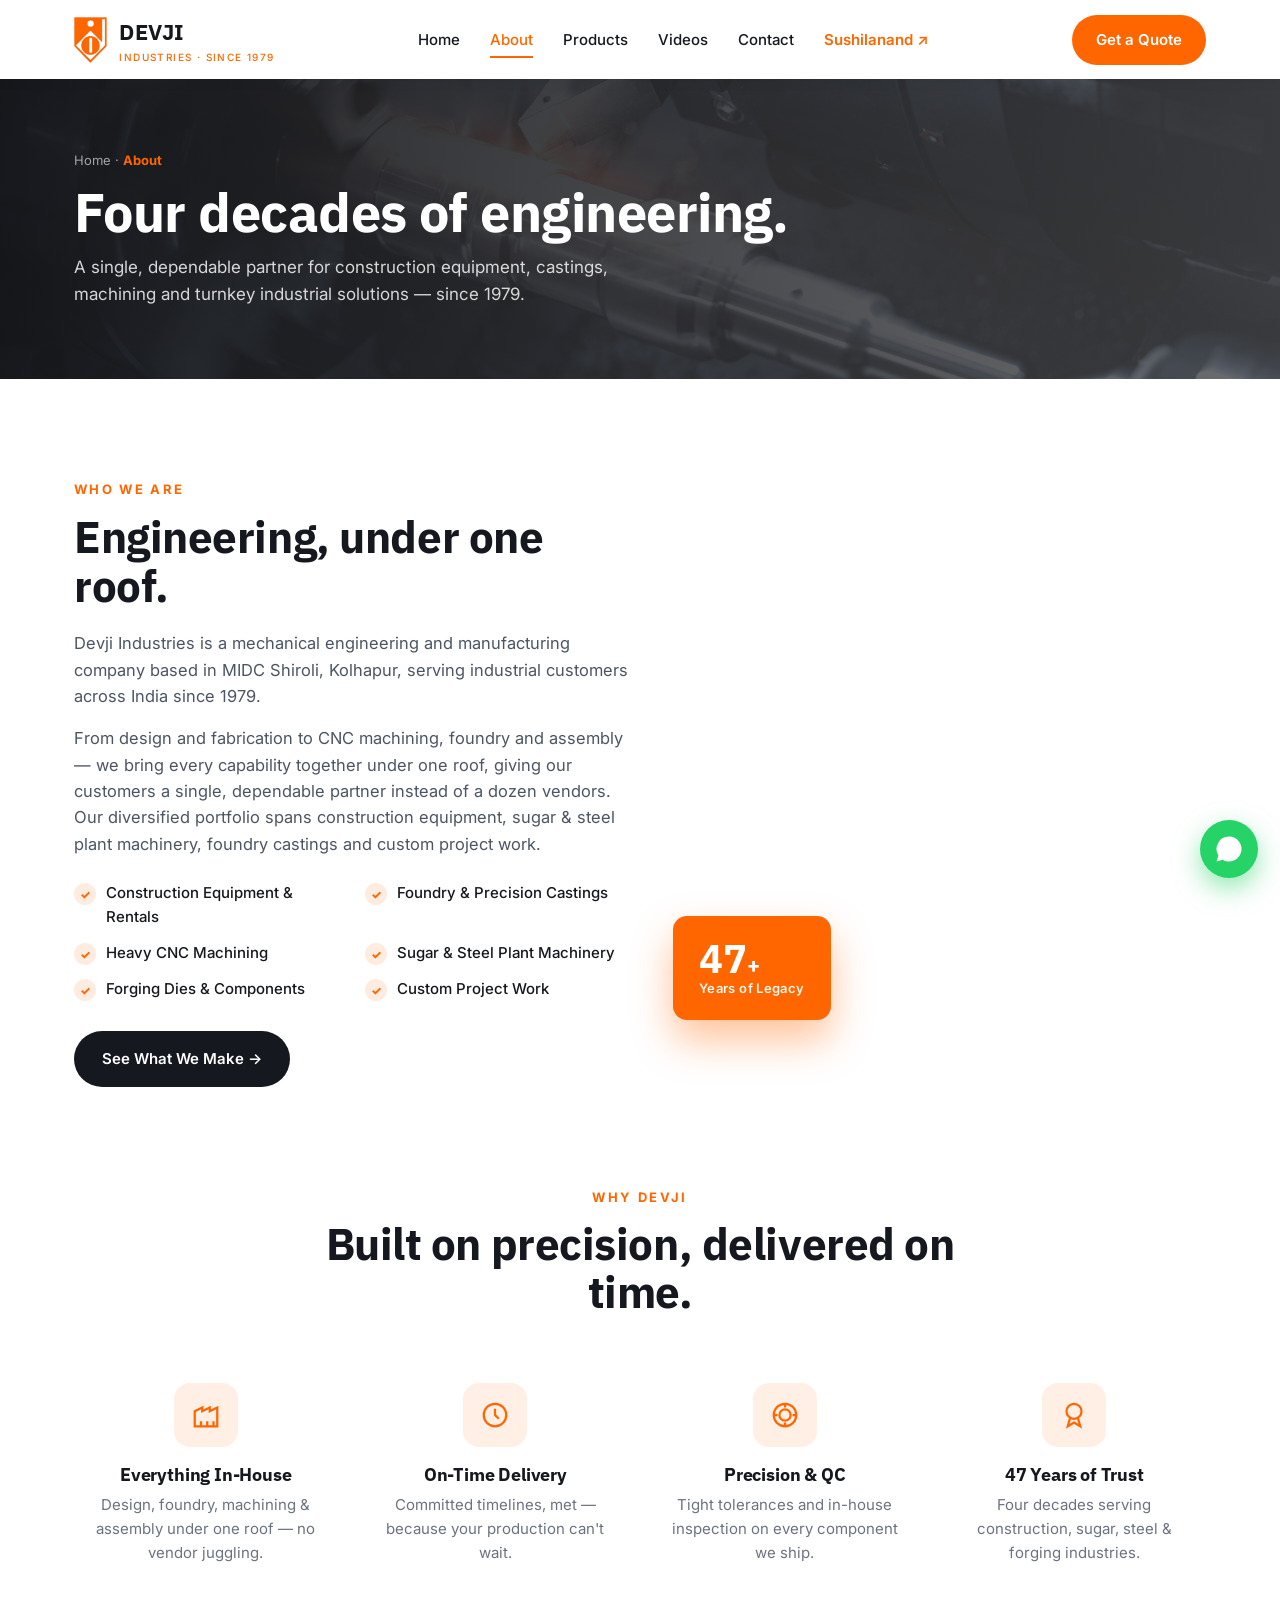
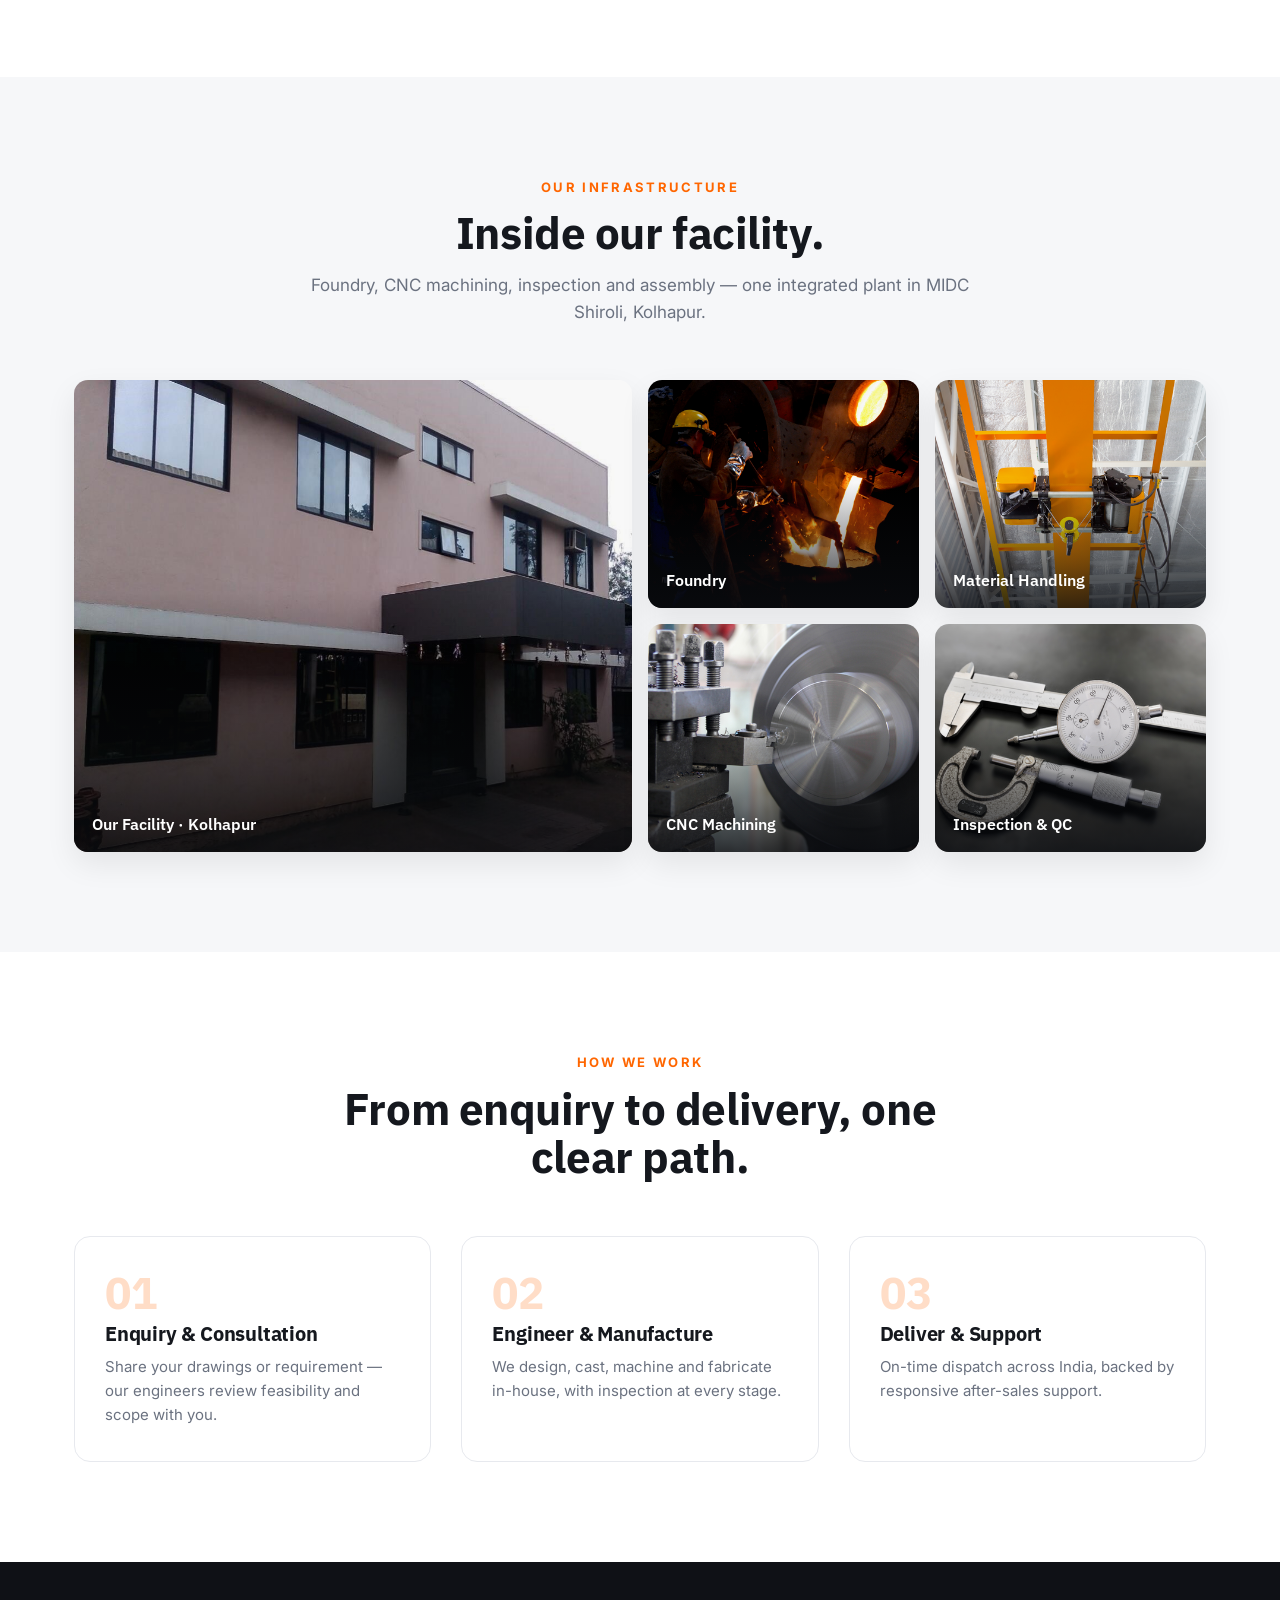
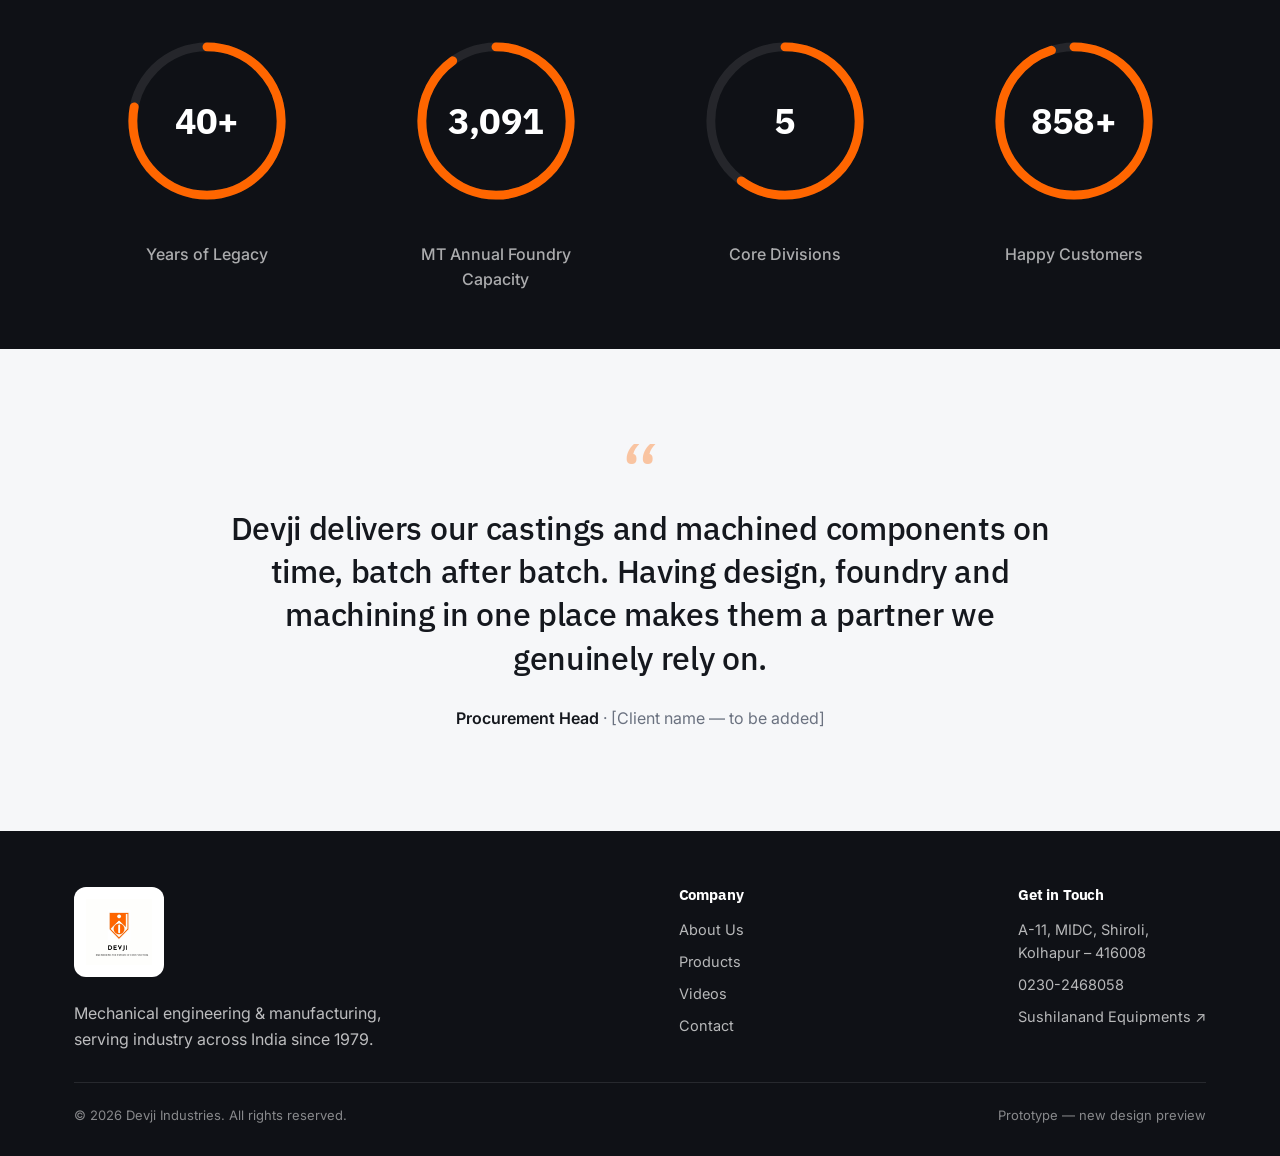
==== about.html @ efd74580 "Devji Industries + Sushilanand Equipments — multi-page website prototype" ====
<!doctype html>
<html lang="en">
<head>
<meta charset="utf-8">
<meta name="viewport" content="width=device-width, initial-scale=1">
<title>About — Devji Industries</title>
<link rel="icon" href="assets/devji-shield.png">
<link rel="preconnect" href="https://fonts.googleapis.com"><link rel="preconnect" href="https://fonts.gstatic.com" crossorigin>
<link href="https://fonts.googleapis.com/css2?family=Inter:wght@400;500;600;700&family=IBM+Plex+Sans:wght@500;600;700&display=swap" rel="stylesheet">
<link rel="stylesheet" href="assets/style.css">
</head>
<body>

<header id="hdr">
  <div class="wrap nav">
    <a class="brand" href="index.html"><img class="mark-img" src="assets/devji-shield.png" alt="Devji"><span>DEVJI<small>Industries · Since 1979</small></span></a>
    <nav class="links"><a href="index.html">Home</a><a href="about.html" class="current">About</a><a href="products.html">Products</a><a href="videos.html">Videos</a><a href="contact.html">Contact</a><a href="sushilanand.html" class="accent">Sushilanand ↗</a></nav>
    <a class="btn btn-primary" href="contact.html">Get a Quote</a>
    <button class="hamb" id="hamb" aria-label="Menu"><span></span><span></span><span></span></button>
  </div>
</header>
<div class="mobile-nav" id="mnav"><a href="index.html">Home</a><a href="about.html">About</a><a href="products.html">Products</a><a href="videos.html">Videos</a><a href="contact.html">Contact</a><a href="sushilanand.html">Sushilanand Equipments ↗</a><a class="btn btn-primary" href="contact.html">Get a Quote</a></div>

<section class="page-hero"><div class="pbg" style="background-image:url('assets/hero-cnc.png')"></div>
  <div class="wrap"><div class="crumb">Home · <b>About</b></div><h1>Four decades of engineering.</h1><p>A single, dependable partner for construction equipment, castings, machining and turnkey industrial solutions — since 1979.</p></div>
</section>

<!-- ABOUT -->
<section class="pad" id="about">
  <div class="wrap about">
    <div>
      <div class="eyebrow reveal">Who We Are</div>
      <h2 class="reveal d1">Engineering, under one roof.</h2>
      <p class="reveal d1">Devji Industries is a mechanical engineering and manufacturing company based in MIDC Shiroli, Kolhapur, serving industrial customers across India since 1979.</p>
      <p class="reveal d2">From design and fabrication to CNC machining, foundry and assembly — we bring every capability together under one roof, giving our customers a single, dependable partner instead of a dozen vendors. Our diversified portfolio spans construction equipment, sugar &amp; steel plant machinery, foundry castings and custom project work.</p>
      <ul class="checks reveal d2">
        <li><span class="tick">✓</span> Construction Equipment &amp; Rentals</li>
        <li><span class="tick">✓</span> Foundry &amp; Precision Castings</li>
        <li><span class="tick">✓</span> Heavy CNC Machining</li>
        <li><span class="tick">✓</span> Sugar &amp; Steel Plant Machinery</li>
        <li><span class="tick">✓</span> Forging Dies &amp; Components</li>
        <li><span class="tick">✓</span> Custom Project Work</li>
      </ul>
      <a class="btn btn-dark reveal d3" href="products.html">See What We Make →</a>
    </div>
    <div class="about-visual reveal d2">
      <div class="about-frame clip"><img src="assets/facility.jpg" alt="Devji Industries facility"></div>
      <div class="float-card"><div class="num">47<span style="font-size:22px">+</span></div><div class="lbl">Years of Legacy</div></div>
    </div>
  </div>
</section>

<!-- WHY -->
<section class="pad" style="padding-top:0">
  <div class="wrap">
    <div class="sec-head"><div class="eyebrow reveal">Why Devji</div><h2 class="reveal d1">Built on precision, delivered on time.</h2></div>
    <div class="why">
      <div class="why-item reveal"><div class="why-ic"><svg viewBox="0 0 24 24"><path d="M3 21V9l6-3v3l6-3v3l6-3v15z"/><path d="M8 21v-4M13 21v-4M18 21v-4"/></svg></div><h4>Everything In-House</h4><p>Design, foundry, machining &amp; assembly under one roof — no vendor juggling.</p></div>
      <div class="why-item reveal d1"><div class="why-ic"><svg viewBox="0 0 24 24"><circle cx="12" cy="12" r="9"/><path d="M12 7v5l3 3"/></svg></div><h4>On-Time Delivery</h4><p>Committed timelines, met — because your production can't wait.</p></div>
      <div class="why-item reveal d2"><div class="why-ic"><svg viewBox="0 0 24 24"><circle cx="12" cy="12" r="9"/><circle cx="12" cy="12" r="4.5"/><path d="M12 3v3M12 18v3M3 12h3M18 12h3"/></svg></div><h4>Precision &amp; QC</h4><p>Tight tolerances and in-house inspection on every component we ship.</p></div>
      <div class="why-item reveal d3"><div class="why-ic"><svg viewBox="0 0 24 24"><circle cx="12" cy="9" r="6"/><path d="M9 14l-2 7 5-3 5 3-2-7"/></svg></div><h4>47 Years of Trust</h4><p>Four decades serving construction, sugar, steel &amp; forging industries.</p></div>
    </div>
  </div>
</section>

<!-- INFRASTRUCTURE -->
<section class="pad caps-sec">
  <div class="wrap">
    <div class="sec-head"><div class="eyebrow reveal">Our Infrastructure</div><h2 class="reveal d1">Inside our facility.</h2><p class="reveal d2">Foundry, CNC machining, inspection and assembly — one integrated plant in MIDC Shiroli, Kolhapur.</p></div>
    <div class="bento reveal d1">
      <div class="bt big"><img src="assets/facility.jpg" alt="Devji facility"><span>Our Facility · Kolhapur</span></div>
      <div class="bt"><img src="assets/infra-foundry.png" alt="Foundry"><span>Foundry</span></div>
      <div class="bt"><img src="assets/infra-crane.png" alt="Material handling"><span>Material Handling</span></div>
      <div class="bt"><img src="assets/infra-lathe.png" alt="Machining"><span>CNC Machining</span></div>
      <div class="bt"><img src="assets/infra-inspection.png" alt="Inspection"><span>Inspection &amp; QC</span></div>
    </div>
  </div>
</section>

<!-- HOW WE WORK -->
<section class="pad">
  <div class="wrap">
    <div class="sec-head"><div class="eyebrow reveal">How We Work</div><h2 class="reveal d1">From enquiry to delivery, one clear path.</h2></div>
    <div class="steps">
      <div class="step reveal"><div class="no">01</div><h4>Enquiry &amp; Consultation</h4><p>Share your drawings or requirement — our engineers review feasibility and scope with you.</p></div>
      <div class="step reveal d1"><div class="no">02</div><h4>Engineer &amp; Manufacture</h4><p>We design, cast, machine and fabricate in-house, with inspection at every stage.</p></div>
      <div class="step reveal d2"><div class="no">03</div><h4>Deliver &amp; Support</h4><p>On-time dispatch across India, backed by responsive after-sales support.</p></div>
    </div>
  </div>
</section>

<!-- STATS -->
<div class="stats">
  <div class="wrap">
    <div class="gauge reveal"><div class="ring"><svg viewBox="0 0 150 150" width="206" height="206"><circle class="track" cx="75" cy="75" r="54"/><circle class="prog" cx="75" cy="75" r="54" data-pct=".78"/></svg><div class="val" data-count="47" data-suffix="+">0</div></div><div class="lbl">Years of Legacy</div></div>
    <div class="gauge reveal d1"><div class="ring"><svg viewBox="0 0 150 150" width="206" height="206"><circle class="track" cx="75" cy="75" r="54"/><circle class="prog" cx="75" cy="75" r="54" data-pct=".9"/></svg><div class="val" data-count="3600">0</div></div><div class="lbl">MT Annual Foundry Capacity</div></div>
    <div class="gauge reveal d2"><div class="ring"><svg viewBox="0 0 150 150" width="206" height="206"><circle class="track" cx="75" cy="75" r="54"/><circle class="prog" cx="75" cy="75" r="54" data-pct=".6"/></svg><div class="val" data-count="6">0</div></div><div class="lbl">Core Divisions</div></div>
    <div class="gauge reveal d3"><div class="ring"><svg viewBox="0 0 150 150" width="206" height="206"><circle class="track" cx="75" cy="75" r="54"/><circle class="prog" cx="75" cy="75" r="54" data-pct=".95"/></svg><div class="val" data-count="1000" data-suffix="+">0</div></div><div class="lbl">Happy Customers</div></div>
  </div>
</div>

<!-- TESTIMONIAL -->
<section class="pad testi">
  <div class="wrap"><div class="card reveal">
    <div class="qmark">&ldquo;</div>
    <blockquote>Devji delivers our castings and machined components on time, batch after batch. Having design, foundry and machining in one place makes them a partner we genuinely rely on.</blockquote>
    <div class="who">Procurement Head <span>· [Client name — to be added]</span></div>
  </div></div>
</section>

<footer><div class="wrap">
  <div class="foot-top">
    <div class="foot-brand"><span class="foot-logo"><img src="assets/devji-logo.png" alt="Devji Industries"></span><p>Mechanical engineering &amp; manufacturing, serving industry across India since 1979.</p></div>
    <div class="foot-col"><h4>Company</h4><a href="about.html">About Us</a><a href="products.html">Products</a><a href="videos.html">Videos</a><a href="contact.html">Contact</a></div>
    <div class="foot-col"><h4>Get in Touch</h4><p>A-11, MIDC, Shiroli,<br>Kolhapur – 416008</p><a href="tel:02302468058">0230-2468058</a><a href="sushilanand.html">Sushilanand Equipments ↗</a></div>
  </div>
  <div class="foot-bottom"><span>© 2026 Devji Industries. All rights reserved.</span><span>Prototype — new design preview</span></div>
</div></footer>

<a class="wa-float" href="https://wa.me/919890824779" target="_blank" rel="noopener" aria-label="WhatsApp"><svg viewBox="0 0 24 24"><path d="M17.5 14.4c-.3-.2-1.7-.9-2-1-.3-.1-.5-.2-.7.1l-.9 1.1c-.2.2-.3.2-.6.1a8 8 0 0 1-2.4-1.5 9 9 0 0 1-1.6-2c-.2-.3 0-.5.1-.6l.5-.6c.1-.2.2-.3.3-.5s0-.4 0-.5l-.9-2.2c-.2-.6-.5-.5-.7-.5H6.7c-.2 0-.5.1-.7.3a3 3 0 0 0-1 2.4A5.5 5.5 0 0 0 6.2 12a12 12 0 0 0 4.6 4c.6.3 1.1.4 1.5.6.6.2 1.2.2 1.6.1.5-.1 1.7-.7 1.9-1.4.2-.6.2-1.2.2-1.3l-.5-.6zM12 2a10 10 0 0 0-8.5 15.2L2 22l4.9-1.4A10 10 0 1 0 12 2z"/></svg></a>
<script src="assets/app.js"></script>
</body>
</html>
---- assets/style.css ----
/* ===== Devji / shared styles ===== */
@view-transition { navigation: auto; }
::view-transition-old(root){animation:vtOut .28s ease both}
::view-transition-new(root){animation:vtIn .34s ease both}
@keyframes vtOut{to{opacity:0;transform:translateY(-8px)}}
@keyframes vtIn{from{opacity:0;transform:translateY(12px)}to{opacity:1;transform:none}}

:root{
  --orange:#FF6600; --orange-dark:#e25200; --ink:#15181e; --ink-2:#232833;
  --grey:#6b7280; --line:#e7e9ee; --bg:#ffffff; --bg-soft:#f6f7f9; --wa:#25D366;
  --radius:16px; --maxw:1180px; --display:'IBM Plex Sans',system-ui,sans-serif;
}
*{box-sizing:border-box;margin:0;padding:0}
html{scroll-behavior:smooth}
body{font-family:'Inter',system-ui,Arial,sans-serif;color:var(--ink);background:var(--bg);line-height:1.6;-webkit-font-smoothing:antialiased;overflow-x:hidden}
h1,h2,h3,h4,.display{font-family:var(--display);line-height:1.1;letter-spacing:-.01em}
a{text-decoration:none;color:inherit}
img{max-width:100%}
.wrap{max-width:var(--maxw);margin:0 auto;padding:0 24px}
.eyebrow{font-weight:700;font-size:13px;letter-spacing:.18em;text-transform:uppercase;color:var(--orange)}
.btn{display:inline-flex;align-items:center;gap:8px;font-weight:600;font-size:15px;padding:14px 26px;border-radius:999px;transition:.25s ease;cursor:pointer;border:2px solid transparent}
.btn-primary{background:var(--orange);color:#fff}
.btn-primary:hover{background:var(--orange-dark);transform:translateY(-2px);box-shadow:0 10px 24px rgba(255,102,0,.35)}
.btn-ghost{background:transparent;color:#fff;border-color:rgba(255,255,255,.5)}
.btn-ghost:hover{background:#fff;color:var(--ink);transform:translateY(-2px)}
.btn-dark{background:var(--ink);color:#fff}
.btn-dark:hover{background:var(--ink-2);transform:translateY(-2px)}
.btn-wa{background:var(--wa);color:#fff}
.btn-wa:hover{filter:brightness(1.06);transform:translateY(-2px);box-shadow:0 10px 24px rgba(37,211,102,.4)}
.sec-head{text-align:center;max-width:680px;margin:0 auto 54px}
.sec-head h2{font-size:clamp(28px,4vw,44px);font-weight:700;margin:12px 0 14px}
.sec-head p{color:var(--grey);font-size:17px}
section.pad{padding:100px 0}

/* HEADER */
header{position:fixed;top:0;left:0;right:0;z-index:60;transition:.3s ease;background:#fff;box-shadow:0 2px 14px rgba(0,0,0,.05);padding:14px 0}
header.scrolled{box-shadow:0 6px 24px rgba(0,0,0,.09);padding:9px 0}
.nav{display:flex;align-items:center;justify-content:space-between}
.brand{display:flex;align-items:center;gap:12px;font-family:var(--display);font-weight:700;font-size:22px;letter-spacing:.02em;color:var(--ink)}
.brand .mark-img{height:46px;width:auto;display:block;flex:0 0 auto;transition:.3s}
header.scrolled .brand .mark-img{height:40px}
.brand small{display:block;font-family:'Inter';font-weight:500;font-size:10px;letter-spacing:.14em;color:var(--orange);text-transform:uppercase}
nav.links{display:flex;align-items:center;gap:30px}
nav.links a{font-weight:500;font-size:15px;color:var(--ink);transition:.2s;position:relative}
nav.links a::after{content:"";position:absolute;left:0;bottom:-6px;width:0;height:2px;background:var(--orange);transition:.25s}
nav.links a:hover{color:var(--orange)} nav.links a:hover::after{width:100%}
nav.links a.current{color:var(--orange)} nav.links a.current::after{width:100%}
nav.links a.accent{color:var(--orange);font-weight:600}
.nav .btn{padding:11px 22px}
.hamb{display:none;flex-direction:column;gap:5px;background:none;border:0;cursor:pointer;padding:6px}
.hamb span{width:26px;height:2.5px;background:var(--ink);border-radius:2px;transition:.3s}
.mobile-nav{position:fixed;inset:0;background:#fff;z-index:55;transform:translateX(100%);transition:.35s ease;display:flex;flex-direction:column;justify-content:center;gap:8px;padding:40px}
.mobile-nav.open{transform:none}
.mobile-nav a{font-family:var(--display);font-weight:600;font-size:26px;padding:14px 0;border-bottom:1px solid var(--line)}
.mobile-nav .btn{margin-top:20px;justify-content:center}
@media(max-width:860px){nav.links,.nav>.btn{display:none} .hamb{display:flex}}

/* HERO (home) */
.hero{position:relative;min-height:100vh;display:flex;align-items:center;overflow:hidden;color:#fff}
.hero-parallax{position:absolute;inset:-12% 0;will-change:transform}
.hero-bg{width:100%;height:100%;background:url('hero-cnc.png') center/cover no-repeat;transform:scale(1.06);animation:kenburns 24s ease-in-out infinite alternate}
@keyframes kenburns{to{transform:scale(1.18)}}
.hero-overlay{position:absolute;inset:0;background:linear-gradient(105deg,rgba(10,12,16,.93) 0%,rgba(10,12,16,.72) 42%,rgba(10,12,16,.32) 100%)}
.hero .wrap{position:relative;z-index:2;padding-top:90px;padding-bottom:60px}
.hero-inner{max-width:780px}
.hero h1{font-size:clamp(38px,6vw,66px);font-weight:700;margin:18px 0 20px}
.rot{display:inline-block;color:var(--orange)}
.rot span{display:inline-block;transition:opacity .4s ease,transform .4s ease}
.rot span.out{opacity:0;transform:translateY(-14px)}
.hero p.lead{font-size:clamp(16px,2vw,20px);color:rgba(255,255,255,.85);max-width:600px;margin-bottom:34px}
.hero-cta{display:flex;gap:14px;flex-wrap:wrap}
.hero-scroll{position:absolute;bottom:24px;left:50%;transform:translateX(-50%);z-index:2;color:rgba(255,255,255,.7);font-size:12px;letter-spacing:.2em;text-transform:uppercase;display:flex;flex-direction:column;align-items:center;gap:8px}
.hero-scroll i{width:1px;height:34px;background:linear-gradient(rgba(255,255,255,.7),transparent);animation:pulse 1.8s infinite}
@keyframes pulse{0%,100%{opacity:.3}50%{opacity:1}}

/* PAGE HERO (interior pages) */
.page-hero{position:relative;padding:150px 0 70px;color:#fff;overflow:hidden}
.page-hero .pbg{position:absolute;inset:0;background-size:cover;background-position:center;transform:scale(1.05)}
.page-hero::after{content:"";position:absolute;inset:0;background:linear-gradient(100deg,rgba(10,12,16,.92),rgba(10,12,16,.6))}
.page-hero .wrap{position:relative;z-index:2}
.page-hero h1{font-size:clamp(34px,5vw,54px);font-weight:700;margin:12px 0 12px}
.page-hero p{color:rgba(255,255,255,.82);max-width:620px;font-size:17px}
.crumb{font-size:13px;color:rgba(255,255,255,.6);margin-bottom:6px}.crumb b{color:var(--orange)}

/* TRUST */
.trust{background:var(--ink);color:#fff}
.trust .wrap{display:flex;flex-wrap:wrap;justify-content:space-between;gap:18px;padding:22px 24px}
.trust .item{display:flex;align-items:center;gap:10px;font-weight:500;font-size:15px;color:rgba(255,255,255,.9)}
.trust .item b{color:var(--orange);font-family:var(--display);font-weight:700}
.trust .dot{width:7px;height:7px;border-radius:50%;background:var(--orange)}

/* ABOUT */
.about{display:grid;grid-template-columns:1.05fr .95fr;gap:60px;align-items:center}
@media(max-width:900px){.about{grid-template-columns:1fr;gap:40px}}
.about h2{font-size:clamp(28px,4vw,44px);font-weight:700;margin:14px 0 20px}
.about p{color:#4b5563;margin-bottom:16px;font-size:16.5px}
.checks{list-style:none;margin:24px 0 30px;display:grid;grid-template-columns:1fr 1fr;gap:12px 20px}
@media(max-width:520px){.checks{grid-template-columns:1fr}}
.checks li{display:flex;align-items:flex-start;gap:10px;font-weight:500;font-size:15px}
.checks .tick{flex:0 0 22px;width:22px;height:22px;border-radius:50%;background:rgba(255,102,0,.12);color:var(--orange);display:grid;place-items:center;font-size:12px;font-weight:800;margin-top:2px}
.about-visual{position:relative}
.about-frame{border-radius:var(--radius);overflow:hidden;box-shadow:0 30px 60px rgba(0,0,0,.15)}
.about-frame img{width:100%;height:100%;max-height:520px;object-fit:cover;display:block}
.float-card{position:absolute;left:-24px;bottom:-24px;background:var(--orange);color:#fff;border-radius:14px;padding:22px 26px;box-shadow:0 20px 40px rgba(255,102,0,.4)}
.float-card .num{font-family:var(--display);font-weight:700;font-size:40px;line-height:1}
.float-card .lbl{font-size:13px;font-weight:600;letter-spacing:.03em;opacity:.95}
@media(max-width:900px){.float-card{left:16px;bottom:-20px}}
.clip{clip-path:inset(0 100% 0 0);transition:clip-path 1s cubic-bezier(.7,0,.2,1)}
.clip.in{clip-path:inset(0 0 0 0)}

/* WHY */
.why{display:grid;grid-template-columns:repeat(4,1fr);gap:26px}
@media(max-width:860px){.why{grid-template-columns:1fr 1fr}}
@media(max-width:520px){.why{grid-template-columns:1fr}}
.why-item{text-align:center;padding:12px}
.why-ic{width:64px;height:64px;margin:0 auto 18px;border-radius:16px;background:rgba(255,102,0,.1);display:grid;place-items:center;color:var(--orange)}
.why-ic svg{width:30px;height:30px;stroke:currentColor;fill:none;stroke-width:1.8}
.why-item h4{font-size:18px;font-weight:700;margin-bottom:8px}
.why-item p{color:var(--grey);font-size:15px}

/* CAPABILITIES */
.caps-sec{background:var(--bg-soft)}
.caps{display:grid;grid-template-columns:repeat(3,1fr);gap:24px}
@media(max-width:900px){.caps{grid-template-columns:1fr 1fr}}
@media(max-width:600px){.caps{grid-template-columns:1fr}}
.cap{position:relative;height:330px;border-radius:var(--radius);overflow:hidden;cursor:pointer;box-shadow:0 12px 30px rgba(0,0,0,.08)}
.cap img{position:absolute;inset:0;width:100%;height:100%;object-fit:cover;filter:brightness(.94) contrast(1.05) saturate(1.05);transition:transform .7s cubic-bezier(.2,.6,.2,1)}
.cap:hover img{transform:scale(1.09)}
.cap::after{content:"";position:absolute;inset:0;background:linear-gradient(transparent 32%,rgba(10,12,16,.92));transition:.4s}
.cap-body{position:absolute;left:24px;right:24px;bottom:24px;z-index:2;color:#fff}
.cap-bar{width:38px;height:3px;background:var(--orange);border-radius:2px;margin-bottom:14px;transition:width .4s}
.cap:hover .cap-bar{width:64px}
.cap-body h3{font-size:21px;font-weight:700}
.cap-desc{max-height:0;overflow:hidden;opacity:0;transition:.45s ease;font-size:14.5px;color:rgba(255,255,255,.82)}
.cap:hover .cap-desc{max-height:110px;opacity:1;margin-top:8px}
.cap-more{display:inline-flex;gap:6px;color:var(--orange);font-weight:600;font-size:14px;margin-top:10px;opacity:0;transform:translateY(6px);transition:.45s}
.cap:hover .cap-more{opacity:1;transform:none}

/* INFRASTRUCTURE bento */
.bento{display:grid;grid-template-columns:repeat(4,1fr);grid-auto-rows:228px;gap:16px}
@media(max-width:760px){.bento{grid-template-columns:1fr 1fr;grid-auto-rows:170px}}
.bt{position:relative;border-radius:14px;overflow:hidden;box-shadow:0 12px 30px rgba(0,0,0,.08)}
.bt img{position:absolute;inset:0;width:100%;height:100%;object-fit:cover;filter:brightness(.95) contrast(1.05);transition:transform .7s cubic-bezier(.2,.6,.2,1)}
.bt:hover img{transform:scale(1.08)}
.bt::after{content:"";position:absolute;inset:0;background:linear-gradient(transparent 45%,rgba(10,12,16,.82))}
.bt span{position:absolute;left:18px;bottom:15px;z-index:2;color:#fff;font-family:var(--display);font-weight:600;font-size:16px}
.bt.big{grid-column:span 2;grid-row:span 2}

/* HOW WE WORK */
.steps{display:grid;grid-template-columns:repeat(3,1fr);gap:30px}
@media(max-width:760px){.steps{grid-template-columns:1fr;gap:20px}}
.step{position:relative;padding:34px 30px;background:#fff;border:1px solid var(--line);border-radius:var(--radius);transition:.3s}
.step:hover{border-color:var(--orange);box-shadow:0 16px 34px rgba(0,0,0,.07);transform:translateY(-4px)}
.step .no{font-family:var(--display);font-weight:700;font-size:44px;color:rgba(255,102,0,.22);line-height:1}
.step h4{font-size:20px;font-weight:700;margin:8px 0 10px}
.step p{color:var(--grey);font-size:15px}

/* PRODUCTS CATALOG */
.catalog{display:grid;grid-template-columns:repeat(4,1fr);gap:20px}
@media(max-width:1000px){.catalog{grid-template-columns:repeat(3,1fr)}}
@media(max-width:760px){.catalog{grid-template-columns:1fr 1fr}}
@media(max-width:480px){.catalog{grid-template-columns:1fr}}
.pcard{background:#fff;border:1px solid var(--line);border-radius:14px;overflow:hidden;transition:.3s}
.pcard:hover{transform:translateY(-5px);box-shadow:0 18px 38px rgba(0,0,0,.1);border-color:transparent}
.pcard .img{aspect-ratio:4/3;overflow:hidden;background:#f0f0f0}
.pcard .img img{width:100%;height:100%;object-fit:cover;transition:transform .6s}
.pcard:hover .img img{transform:scale(1.06)}
.pcard .body{padding:15px 17px}
.pcard .tag{display:inline-block;font-size:11px;font-weight:600;color:var(--orange);background:rgba(255,102,0,.1);padding:3px 9px;border-radius:999px;margin-bottom:9px}
.pcard h3{font-size:15.5px;font-weight:600;margin-bottom:5px}
.pcard p{font-size:13px;color:var(--grey);line-height:1.45}
/* product filter chips */
.filters{display:flex;flex-wrap:wrap;gap:10px;justify-content:center;margin-bottom:40px}
.chip{font-size:14px;font-weight:600;padding:9px 18px;border-radius:999px;border:1.5px solid var(--line);background:#fff;color:var(--ink);cursor:pointer;transition:.2s}
.chip:hover{border-color:var(--orange);color:var(--orange)}
.chip.active{background:var(--orange);color:#fff;border-color:var(--orange)}
.pcard.hide{display:none}

/* VIDEOS */
.videos-sec{background:#0f1116;color:#fff}
.videos-sec .sec-head h2{color:#fff}
.vgrid{display:grid;grid-template-columns:repeat(2,1fr);gap:22px}
@media(max-width:760px){.vgrid{grid-template-columns:1fr}}
.vid{position:relative;border-radius:14px;overflow:hidden;aspect-ratio:16/9;background:#000;box-shadow:0 14px 34px rgba(0,0,0,.3)}
.vid iframe{width:100%;height:100%;border:0;display:block}

/* STATS gauges */
.stats{background:#0f1116;color:#fff}
.stats .wrap{display:grid;grid-template-columns:repeat(4,1fr);gap:24px;padding:56px 24px}
@media(max-width:760px){.stats .wrap{grid-template-columns:1fr 1fr;gap:44px 24px}}
.gauge{text-align:center}
.gauge .ring{position:relative;width:206px;height:206px;margin:0 auto 18px}
.gauge svg{transform:rotate(-90deg)}
.gauge .track{fill:none;stroke:rgba(255,255,255,.09);stroke-width:6.5}
.gauge .prog{fill:none;stroke:var(--orange);stroke-width:6.5;stroke-linecap:round;stroke-dasharray:339;stroke-dashoffset:339;transition:stroke-dashoffset 1.6s cubic-bezier(.2,.7,.2,1)}
.gauge .val{position:absolute;inset:0;display:flex;align-items:center;justify-content:center;font-family:var(--display);font-weight:700;font-size:36px;letter-spacing:-.02em}
.gauge .lbl{color:rgba(255,255,255,.65);font-weight:500;font-size:16px;max-width:190px;margin:0 auto}

/* TESTIMONIAL */
.testi{background:var(--bg-soft)}
.testi .card{max-width:840px;margin:0 auto;text-align:center}
.testi .qmark{font-family:var(--display);font-size:80px;line-height:.6;color:var(--orange);opacity:.35}
.testi blockquote{font-family:var(--display);font-weight:500;font-size:clamp(22px,3vw,32px);line-height:1.35;letter-spacing:-.01em;margin:10px 0 26px}
.testi .who{font-weight:600}.testi .who span{color:var(--grey);font-weight:400}

/* CLIENTS marquee */
.clients{padding:64px 0;background:#fff;border-top:1px solid var(--line);border-bottom:1px solid var(--line)}
.clients .cap-note{text-align:center;color:var(--grey);font-weight:600;font-size:13px;letter-spacing:.16em;text-transform:uppercase;margin-bottom:34px}
.marquee{overflow:hidden;-webkit-mask-image:linear-gradient(90deg,transparent,#000 12%,#000 88%,transparent);mask-image:linear-gradient(90deg,transparent,#000 12%,#000 88%,transparent)}
.mtrack{display:flex;align-items:center;gap:76px;width:max-content;animation:scroll 26s linear infinite}
@keyframes scroll{to{transform:translateX(-50%)}}
.mtrack img{height:56px;width:auto;filter:grayscale(1);opacity:.55;transition:.3s}
.mtrack img:hover{filter:none;opacity:1}

/* CONTACT */
.contact{position:relative;overflow:hidden}
.contact-grid{display:grid;grid-template-columns:.85fr 1.15fr;gap:0;border-radius:20px;overflow:hidden;box-shadow:0 30px 70px rgba(0,0,0,.12)}
@media(max-width:820px){.contact-grid{grid-template-columns:1fr}}
.c-info{background:#0f1116;color:#fff;padding:48px 44px}
.c-info h2{font-size:32px;font-weight:700;margin-bottom:14px}
.c-info>p{color:rgba(255,255,255,.72);margin-bottom:28px}
.c-line{display:flex;align-items:center;gap:14px;margin-bottom:18px;font-size:15px}
.c-line .ci{width:42px;height:42px;flex:0 0 42px;border-radius:11px;background:rgba(255,255,255,.08);display:grid;place-items:center;color:var(--orange)}
.c-line .ci svg{width:20px;height:20px;stroke:currentColor;fill:none;stroke-width:1.8}
.c-line b{display:block;font-family:var(--display)} .c-line span{color:rgba(255,255,255,.6);font-size:13.5px}
.c-btns{display:flex;gap:12px;flex-wrap:wrap;margin-top:26px}
.c-form{background:#fff;padding:48px 44px}
.c-form h3{font-size:22px;font-weight:700;margin-bottom:6px}
.c-form>p{color:var(--grey);font-size:14.5px;margin-bottom:24px}
.field{margin-bottom:16px}
.field label{display:block;font-size:13px;font-weight:600;color:var(--ink);margin-bottom:6px}
.field input,.field select,.field textarea{width:100%;padding:13px 15px;border:1.5px solid var(--line);border-radius:11px;font-family:inherit;font-size:15px;color:var(--ink);transition:.2s;background:#fff}
.field input:focus,.field select:focus,.field textarea:focus{outline:none;border-color:var(--orange);box-shadow:0 0 0 3px rgba(255,102,0,.12)}
.field-row{display:grid;grid-template-columns:1fr 1fr;gap:16px}
@media(max-width:520px){.field-row{grid-template-columns:1fr}}
.c-form .btn{width:100%;justify-content:center;margin-top:6px}

/* DEPARTMENTS (contact page) */
.depts{display:grid;grid-template-columns:repeat(4,1fr);gap:22px}
@media(max-width:900px){.depts{grid-template-columns:1fr 1fr}}
@media(max-width:520px){.depts{grid-template-columns:1fr}}
.dept{background:#fff;border:1px solid var(--line);border-radius:var(--radius);padding:28px 26px;transition:.3s}
.dept:hover{border-color:var(--orange);box-shadow:0 16px 36px rgba(0,0,0,.08);transform:translateY(-4px)}
.dept .dic{width:52px;height:52px;border-radius:13px;background:rgba(255,102,0,.1);color:var(--orange);display:grid;place-items:center;margin-bottom:16px}
.dept .dic svg{width:24px;height:24px;stroke:currentColor;fill:none;stroke-width:1.8}
.dept h4{font-size:17px;font-weight:700;margin-bottom:4px}
.dept .role{font-size:13px;color:var(--grey);margin-bottom:14px}
.dept .ph{font-family:var(--display);font-weight:600;font-size:16px;color:var(--ink)}
.dept .em{font-size:13.5px;color:var(--grey);margin-top:3px}

/* FOOTER */
footer{background:#0f1116;color:rgba(255,255,255,.72);padding:56px 0 30px}
.foot-top{display:flex;justify-content:space-between;flex-wrap:wrap;gap:30px;padding-bottom:30px;border-bottom:1px solid rgba(255,255,255,.1)}
.foot-brand{max-width:330px}
.foot-logo{background:#fff;border-radius:12px;padding:12px;display:inline-block;margin-bottom:16px}
.foot-logo img{height:66px;display:block}
.foot-col h4{color:#fff;font-family:var(--display);font-size:15px;margin-bottom:14px}
.foot-col a,.foot-col p{display:block;font-size:14.5px;margin-bottom:9px;color:rgba(255,255,255,.7)}
.foot-col a:hover{color:var(--orange)}
.foot-bottom{padding-top:22px;font-size:13px;color:rgba(255,255,255,.5);display:flex;justify-content:space-between;flex-wrap:wrap;gap:10px}

/* floating WhatsApp */
.wa-float{position:fixed;right:22px;bottom:22px;z-index:70;width:58px;height:58px;border-radius:50%;background:var(--wa);display:grid;place-items:center;box-shadow:0 10px 26px rgba(37,211,102,.5);animation:bob 2.6s ease-in-out infinite}
.wa-float svg{width:30px;height:30px;fill:#fff}
@keyframes bob{50%{transform:translateY(-6px)}}

.reveal{opacity:0;transform:translateY(34px);transition:opacity .7s ease,transform .7s ease}
.reveal.in{opacity:1;transform:none}
.reveal.d1{transition-delay:.08s}.reveal.d2{transition-delay:.16s}.reveal.d3{transition-delay:.24s}
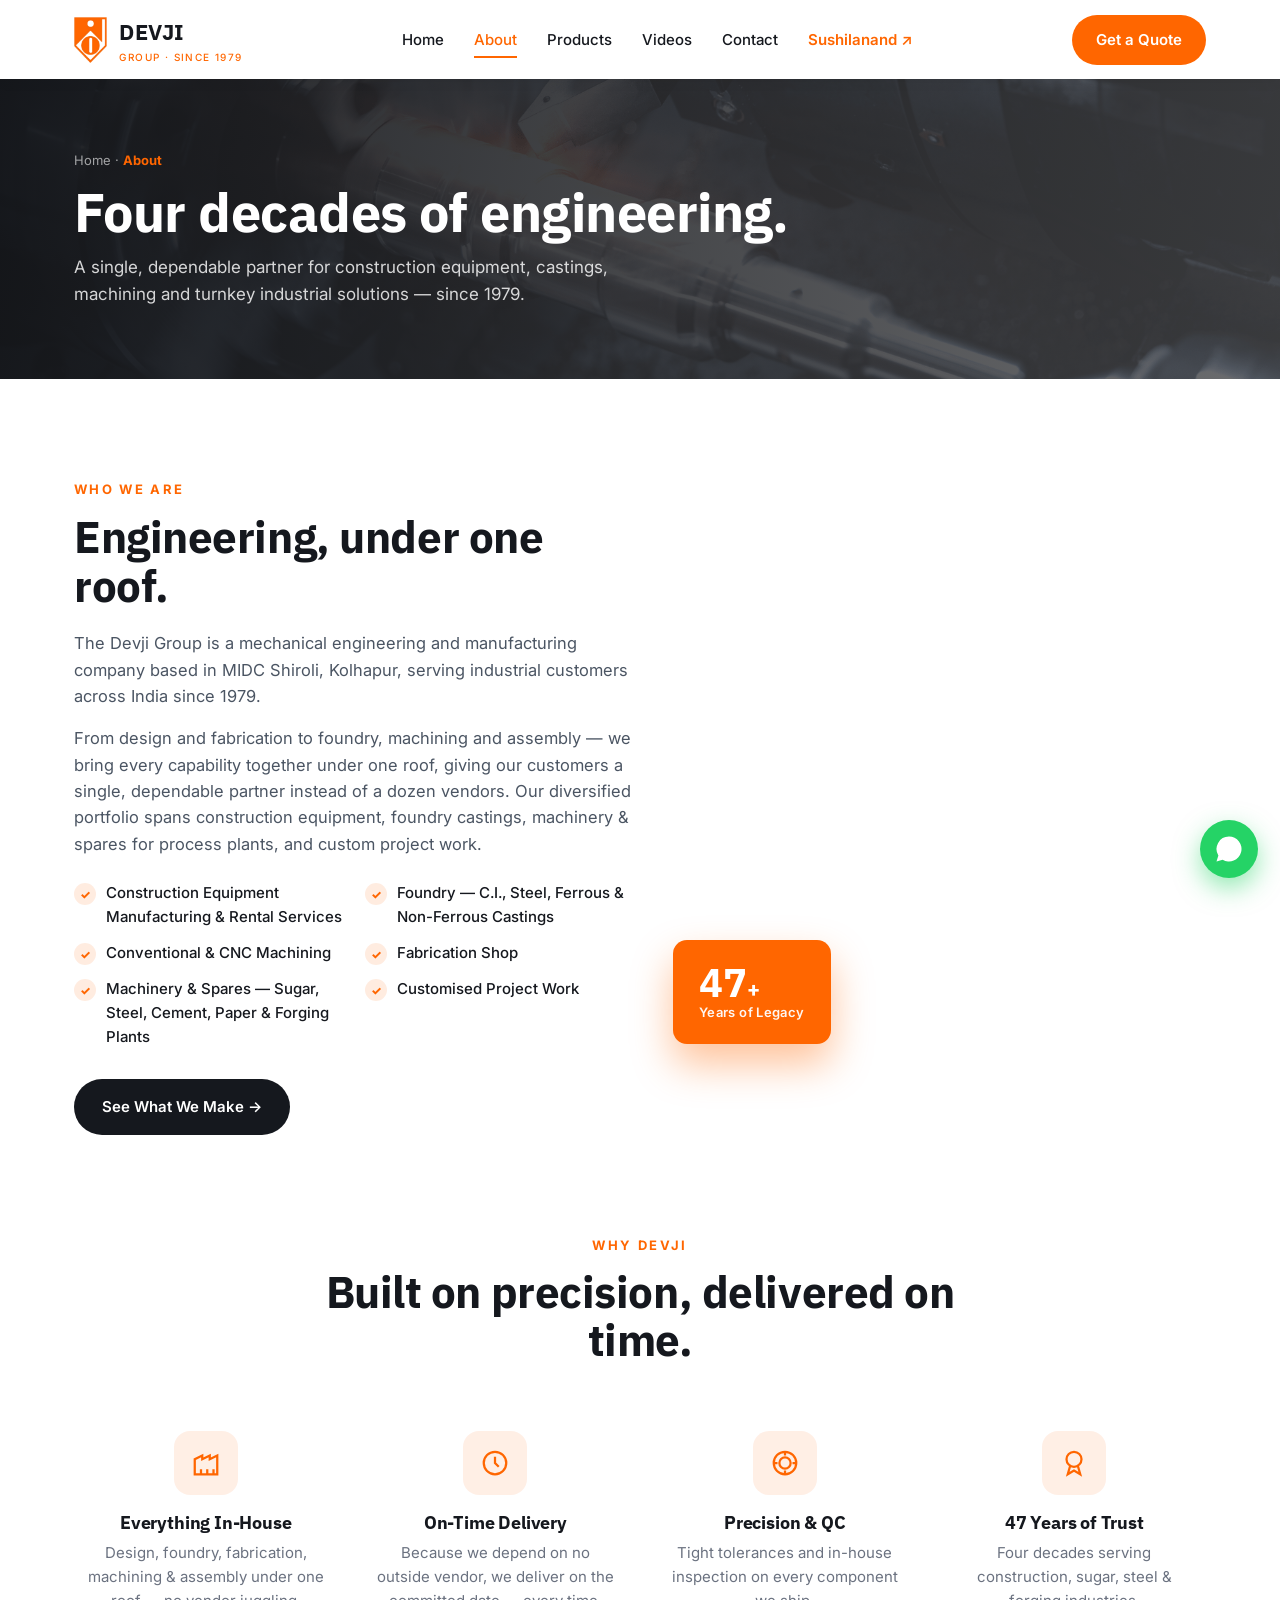
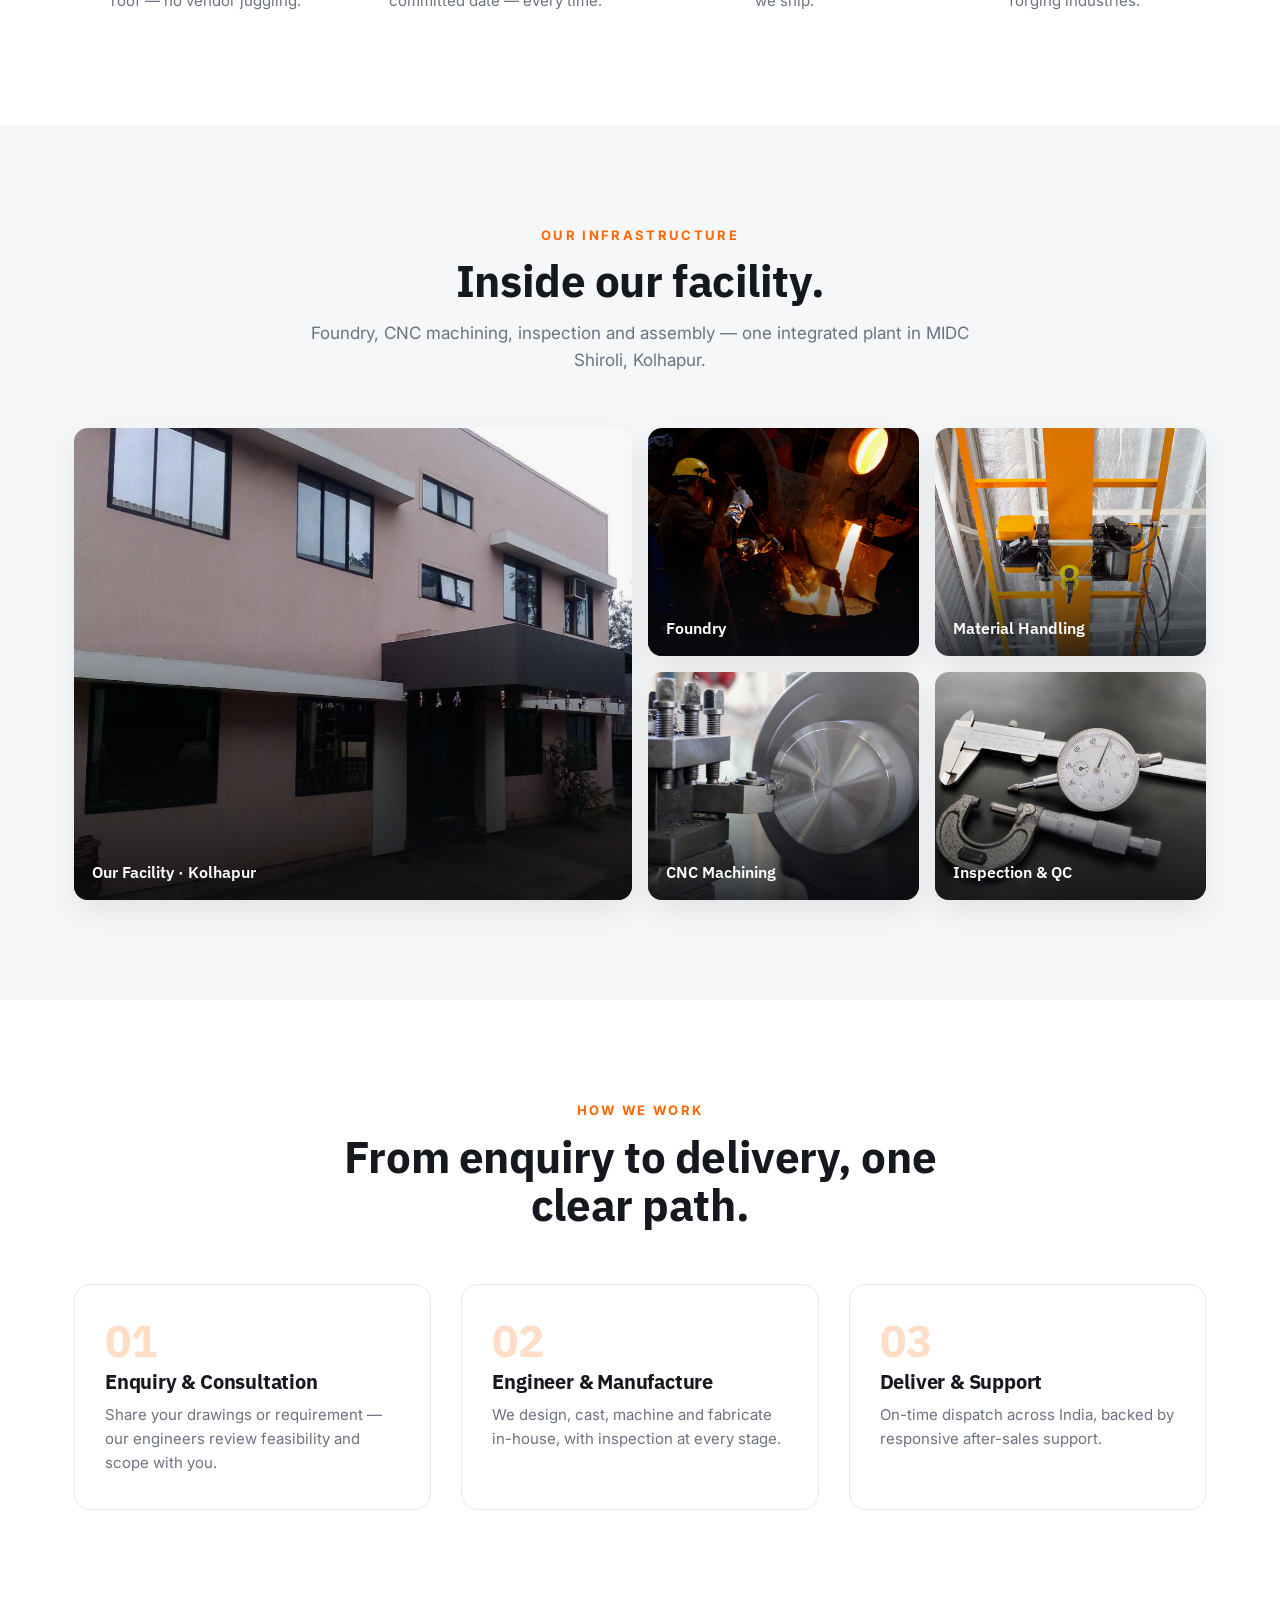
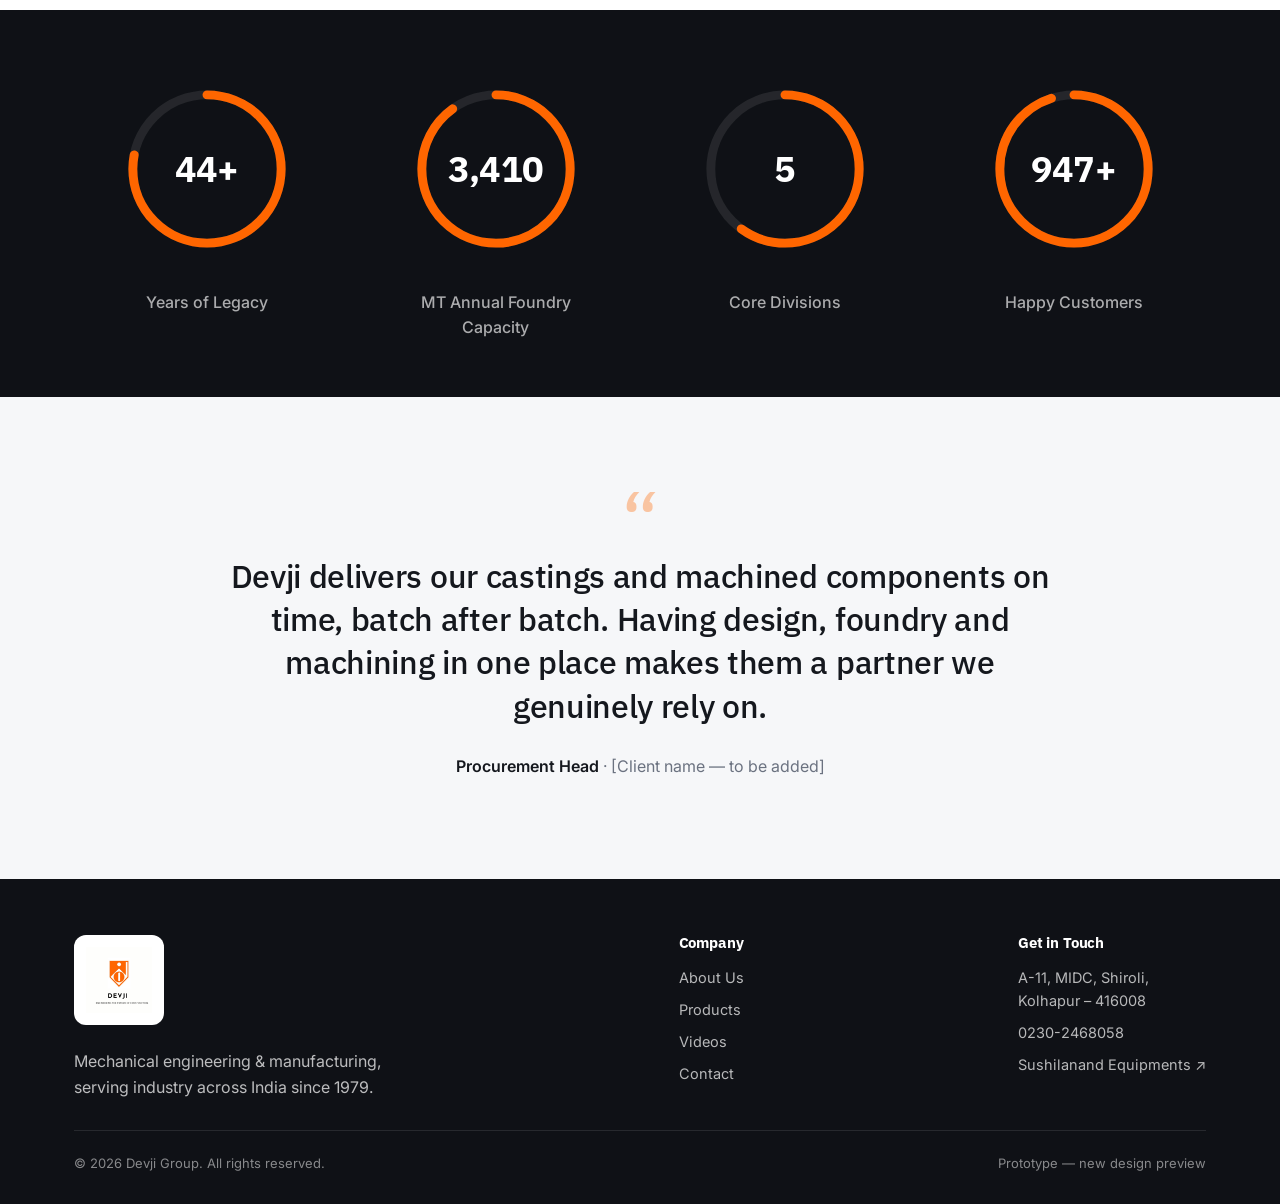
==== commit 003af8e1: "Apply reviewer feedback: rename to Devji Group, rewrite 6 divisions (materials/plant types), sharpen" ====
--- a/about.html
+++ b/about.html
@@ -3,7 +3,7 @@
 <head>
 <meta charset="utf-8">
 <meta name="viewport" content="width=device-width, initial-scale=1">
-<title>About — Devji Industries</title>
+<title>About — Devji Group</title>
 <link rel="icon" href="assets/devji-shield.png">
 <link rel="preconnect" href="https://fonts.googleapis.com"><link rel="preconnect" href="https://fonts.gstatic.com" crossorigin>
 <link href="https://fonts.googleapis.com/css2?family=Inter:wght@400;500;600;700&family=IBM+Plex+Sans:wght@500;600;700&display=swap" rel="stylesheet">
@@ -13,7 +13,7 @@
 
 <header id="hdr">
   <div class="wrap nav">
-    <a class="brand" href="index.html"><img class="mark-img" src="assets/devji-shield.png" alt="Devji"><span>DEVJI<small>Industries · Since 1979</small></span></a>
+    <a class="brand" href="index.html"><img class="mark-img" src="assets/devji-shield.png" alt="Devji"><span>DEVJI<small>Group · Since 1979</small></span></a>
     <nav class="links"><a href="index.html">Home</a><a href="about.html" class="current">About</a><a href="products.html">Products</a><a href="videos.html">Videos</a><a href="contact.html">Contact</a><a href="sushilanand.html" class="accent">Sushilanand ↗</a></nav>
     <a class="btn btn-primary" href="contact.html">Get a Quote</a>
     <button class="hamb" id="hamb" aria-label="Menu"><span></span><span></span><span></span></button>
@@ -31,15 +31,15 @@
     <div>
       <div class="eyebrow reveal">Who We Are</div>
       <h2 class="reveal d1">Engineering, under one roof.</h2>
-      <p class="reveal d1">Devji Industries is a mechanical engineering and manufacturing company based in MIDC Shiroli, Kolhapur, serving industrial customers across India since 1979.</p>
-      <p class="reveal d2">From design and fabrication to CNC machining, foundry and assembly — we bring every capability together under one roof, giving our customers a single, dependable partner instead of a dozen vendors. Our diversified portfolio spans construction equipment, sugar &amp; steel plant machinery, foundry castings and custom project work.</p>
+      <p class="reveal d1">The Devji Group is a mechanical engineering and manufacturing company based in MIDC Shiroli, Kolhapur, serving industrial customers across India since 1979.</p>
+      <p class="reveal d2">From design and fabrication to foundry, machining and assembly — we bring every capability together under one roof, giving our customers a single, dependable partner instead of a dozen vendors. Our diversified portfolio spans construction equipment, foundry castings, machinery &amp; spares for process plants, and custom project work.</p>
       <ul class="checks reveal d2">
-        <li><span class="tick">✓</span> Construction Equipment &amp; Rentals</li>
-        <li><span class="tick">✓</span> Foundry &amp; Precision Castings</li>
-        <li><span class="tick">✓</span> Heavy CNC Machining</li>
-        <li><span class="tick">✓</span> Sugar &amp; Steel Plant Machinery</li>
-        <li><span class="tick">✓</span> Forging Dies &amp; Components</li>
-        <li><span class="tick">✓</span> Custom Project Work</li>
+        <li><span class="tick">✓</span> Construction Equipment Manufacturing &amp; Rental Services</li>
+        <li><span class="tick">✓</span> Foundry — C.I., Steel, Ferrous &amp; Non-Ferrous Castings</li>
+        <li><span class="tick">✓</span> Conventional &amp; CNC Machining</li>
+        <li><span class="tick">✓</span> Fabrication Shop</li>
+        <li><span class="tick">✓</span> Machinery &amp; Spares — Sugar, Steel, Cement, Paper &amp; Forging Plants</li>
+        <li><span class="tick">✓</span> Customised Project Work</li>
       </ul>
       <a class="btn btn-dark reveal d3" href="products.html">See What We Make →</a>
     </div>
@@ -55,8 +55,8 @@
   <div class="wrap">
     <div class="sec-head"><div class="eyebrow reveal">Why Devji</div><h2 class="reveal d1">Built on precision, delivered on time.</h2></div>
     <div class="why">
-      <div class="why-item reveal"><div class="why-ic"><svg viewBox="0 0 24 24"><path d="M3 21V9l6-3v3l6-3v3l6-3v15z"/><path d="M8 21v-4M13 21v-4M18 21v-4"/></svg></div><h4>Everything In-House</h4><p>Design, foundry, machining &amp; assembly under one roof — no vendor juggling.</p></div>
-      <div class="why-item reveal d1"><div class="why-ic"><svg viewBox="0 0 24 24"><circle cx="12" cy="12" r="9"/><path d="M12 7v5l3 3"/></svg></div><h4>On-Time Delivery</h4><p>Committed timelines, met — because your production can't wait.</p></div>
+      <div class="why-item reveal"><div class="why-ic"><svg viewBox="0 0 24 24"><path d="M3 21V9l6-3v3l6-3v3l6-3v15z"/><path d="M8 21v-4M13 21v-4M18 21v-4"/></svg></div><h4>Everything In-House</h4><p>Design, foundry, fabrication, machining &amp; assembly under one roof — no vendor juggling.</p></div>
+      <div class="why-item reveal d1"><div class="why-ic"><svg viewBox="0 0 24 24"><circle cx="12" cy="12" r="9"/><path d="M12 7v5l3 3"/></svg></div><h4>On-Time Delivery</h4><p>Because we depend on no outside vendor, we deliver on the committed date — every time.</p></div>
       <div class="why-item reveal d2"><div class="why-ic"><svg viewBox="0 0 24 24"><circle cx="12" cy="12" r="9"/><circle cx="12" cy="12" r="4.5"/><path d="M12 3v3M12 18v3M3 12h3M18 12h3"/></svg></div><h4>Precision &amp; QC</h4><p>Tight tolerances and in-house inspection on every component we ship.</p></div>
       <div class="why-item reveal d3"><div class="why-ic"><svg viewBox="0 0 24 24"><circle cx="12" cy="9" r="6"/><path d="M9 14l-2 7 5-3 5 3-2-7"/></svg></div><h4>47 Years of Trust</h4><p>Four decades serving construction, sugar, steel &amp; forging industries.</p></div>
     </div>
@@ -114,7 +114,7 @@
     <div class="foot-col"><h4>Company</h4><a href="about.html">About Us</a><a href="products.html">Products</a><a href="videos.html">Videos</a><a href="contact.html">Contact</a></div>
     <div class="foot-col"><h4>Get in Touch</h4><p>A-11, MIDC, Shiroli,<br>Kolhapur – 416008</p><a href="tel:02302468058">0230-2468058</a><a href="sushilanand.html">Sushilanand Equipments ↗</a></div>
   </div>
-  <div class="foot-bottom"><span>© 2026 Devji Industries. All rights reserved.</span><span>Prototype — new design preview</span></div>
+  <div class="foot-bottom"><span>© 2026 Devji Group. All rights reserved.</span><span>Prototype — new design preview</span></div>
 </div></footer>
 
 <a class="wa-float" href="https://wa.me/919890824779" target="_blank" rel="noopener" aria-label="WhatsApp"><svg viewBox="0 0 24 24"><path d="M17.5 14.4c-.3-.2-1.7-.9-2-1-.3-.1-.5-.2-.7.1l-.9 1.1c-.2.2-.3.2-.6.1a8 8 0 0 1-2.4-1.5 9 9 0 0 1-1.6-2c-.2-.3 0-.5.1-.6l.5-.6c.1-.2.2-.3.3-.5s0-.4 0-.5l-.9-2.2c-.2-.6-.5-.5-.7-.5H6.7c-.2 0-.5.1-.7.3a3 3 0 0 0-1 2.4A5.5 5.5 0 0 0 6.2 12a12 12 0 0 0 4.6 4c.6.3 1.1.4 1.5.6.6.2 1.2.2 1.6.1.5-.1 1.7-.7 1.9-1.4.2-.6.2-1.2.2-1.3l-.5-.6zM12 2a10 10 0 0 0-8.5 15.2L2 22l4.9-1.4A10 10 0 1 0 12 2z"/></svg></a>
--- a/assets/style.css
+++ b/assets/style.css
@@ -11,8 +11,10 @@
   --radius:16px; --maxw:1180px; --display:'IBM Plex Sans',system-ui,sans-serif;
 }
 *{box-sizing:border-box;margin:0;padding:0}
-html{scroll-behavior:smooth}
-body{font-family:'Inter',system-ui,Arial,sans-serif;color:var(--ink);background:var(--bg);line-height:1.6;-webkit-font-smoothing:antialiased;overflow-x:hidden}
+html{scroll-behavior:smooth;overflow-x:clip;width:100%}
+body{font-family:'Inter',system-ui,Arial,sans-serif;color:var(--ink);background:var(--bg);line-height:1.6;-webkit-font-smoothing:antialiased;overflow-x:clip;width:100%;max-width:100%;position:relative}
+/* keep the headline phrase on one line only on wider screens */
+.hero h1 .hl{white-space:nowrap}
 h1,h2,h3,h4,.display{font-family:var(--display);line-height:1.1;letter-spacing:-.01em}
 a{text-decoration:none;color:inherit}
 img{max-width:100%}
@@ -49,8 +51,8 @@
 .nav .btn{padding:11px 22px}
 .hamb{display:none;flex-direction:column;gap:5px;background:none;border:0;cursor:pointer;padding:6px}
 .hamb span{width:26px;height:2.5px;background:var(--ink);border-radius:2px;transition:.3s}
-.mobile-nav{position:fixed;inset:0;background:#fff;z-index:55;transform:translateX(100%);transition:.35s ease;display:flex;flex-direction:column;justify-content:center;gap:8px;padding:40px}
-.mobile-nav.open{transform:none}
+.mobile-nav{position:fixed;inset:0;background:#fff;z-index:55;opacity:0;visibility:hidden;pointer-events:none;transition:opacity .3s ease, visibility .3s ease;display:flex;flex-direction:column;justify-content:center;gap:8px;padding:40px}
+.mobile-nav.open{opacity:1;visibility:visible;pointer-events:auto}
 .mobile-nav a{font-family:var(--display);font-weight:600;font-size:26px;padding:14px 0;border-bottom:1px solid var(--line)}
 .mobile-nav .btn{margin-top:20px;justify-content:center}
 @media(max-width:860px){nav.links,.nav>.btn{display:none} .hamb{display:flex}}
@@ -267,3 +269,63 @@
 .reveal{opacity:0;transform:translateY(34px);transition:opacity .7s ease,transform .7s ease}
 .reveal.in{opacity:1;transform:none}
 .reveal.d1{transition-delay:.08s}.reveal.d2{transition-delay:.16s}.reveal.d3{transition-delay:.24s}
+
+/* ============ MOBILE / RESPONSIVE FIXES ============ */
+@media (max-width: 700px){
+  /* keep "Engineering <word>," together on line 1; "built to last." on line 2 */
+  .hero h1{font-size:clamp(20px,5.9vw,44px)}
+  .hero h1 .hl{white-space:nowrap}
+  .rot{white-space:nowrap}
+
+  /* section rhythm tighter on phones */
+  section.pad{padding:64px 0}
+  .sec-head{margin-bottom:36px}
+  .wrap{padding:0 20px}
+
+  /* hero buttons stack full-width instead of running off-screen */
+  .hero-cta{flex-direction:column;align-items:stretch}
+  .hero-cta .btn{justify-content:center;width:100%}
+  .btn{padding:13px 22px}
+
+  /* page hero (interior pages) */
+  .page-hero{padding:120px 0 52px}
+
+  /* trust bar wraps cleanly */
+  .trust .wrap{gap:12px 18px;padding:18px 20px}
+  .trust .item{font-size:14px}
+
+  /* gauges: never wider than the column */
+  .stats .wrap{padding:48px 20px;gap:36px 18px}
+  .gauge .ring{width:min(180px,60vw);height:min(180px,60vw)}
+  .gauge svg{width:100%;height:100%}
+  .gauge .val{font-size:clamp(26px,8vw,34px)}
+
+  /* contact: info + form stack, comfortable padding */
+  .c-info,.c-form{padding:34px 24px}
+  .depts{gap:16px}
+
+  /* about float card doesn't hang off the edge */
+  .float-card{left:12px;right:auto;bottom:-18px;padding:16px 20px}
+  .float-card .num{font-size:32px}
+
+  /* infrastructure bento: simpler on phones */
+  .bento{grid-template-columns:1fr 1fr;grid-auto-rows:150px}
+  .bt.big{grid-column:span 2;grid-row:span 1;grid-auto-rows:200px}
+
+  /* testimonials / quotes fit */
+  .testi blockquote{font-size:clamp(19px,5.5vw,24px)}
+
+  /* client marquee smaller */
+  .mtrack{gap:48px}
+  .mtrack img{height:44px}
+
+  /* video grid single column already; keep 16:9 */
+  .vgrid{gap:16px}
+}
+
+@media (max-width: 420px){
+  .wrap{padding:0 16px}
+  .brand{font-size:19px}
+  .brand .mark-img{height:40px}
+  .sec-head h2{font-size:26px}
+}
